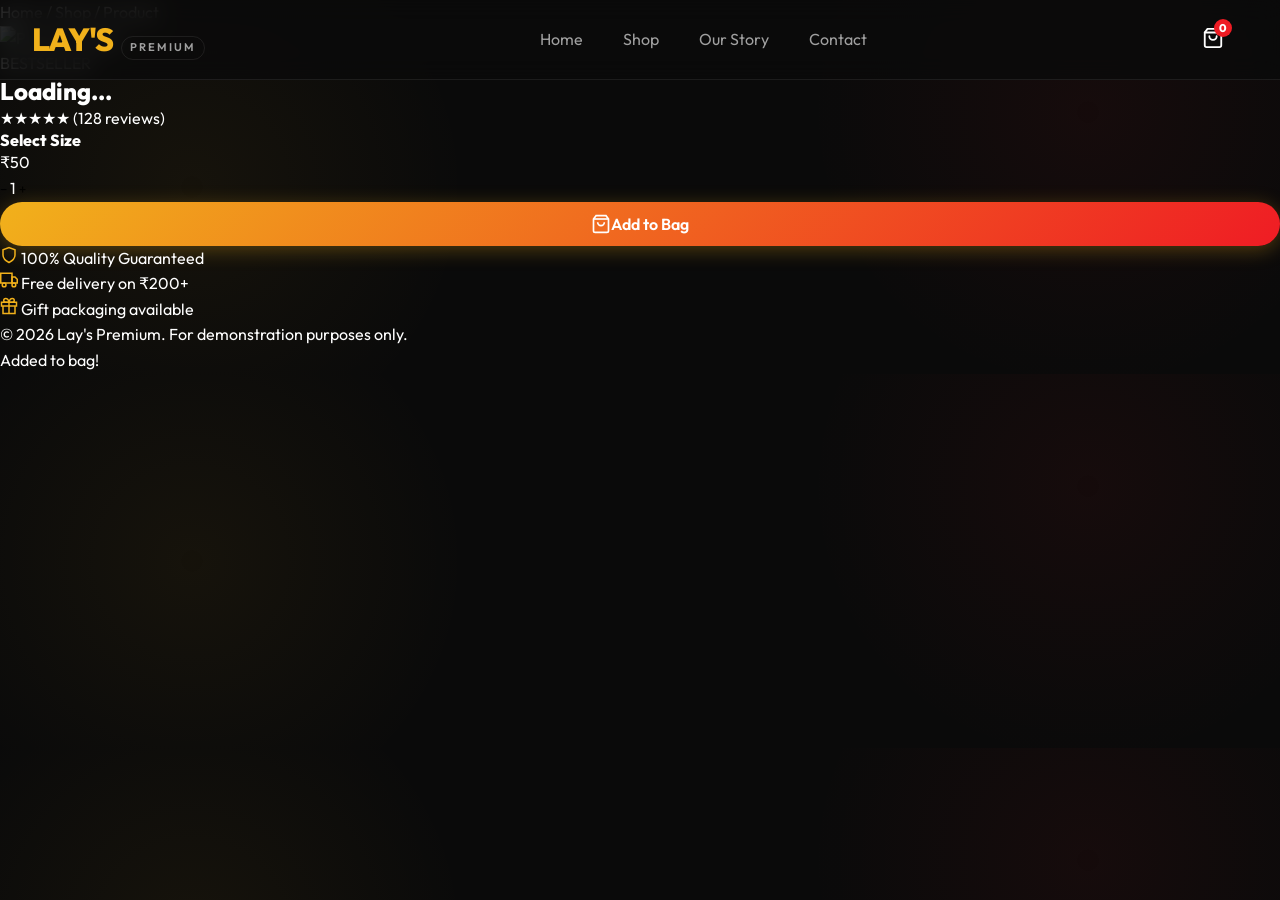
==== product.html @ c2224c74 "first add" ====
<!DOCTYPE html>
<html lang="en">
<head>
    <meta charset="UTF-8">
    <meta name="viewport" content="width=device-width, initial-scale=1.0">
    <title>Product Detail | Lay's Premium</title>
    <link rel="preconnect" href="https://fonts.googleapis.com">
    <link rel="preconnect" href="https://fonts.gstatic.com" crossorigin>
    <link href="https://fonts.googleapis.com/css2?family=Outfit:wght@300;400;500;600;700;800;900&display=swap" rel="stylesheet">
    <link rel="stylesheet" href="styles.css">
</head>
<body>

    <!-- Navigation -->
    <nav class="navbar" id="navbar">
        <div class="nav-container">
            <a href="index.html" class="logo">
                <span class="brand-text">LAY'S</span>
                <span class="premium-badge">PREMIUM</span>
            </a>
            <div class="nav-links" id="navLinks">
                <a href="index.html">Home</a>
                <a href="shop.html">Shop</a>
                <a href="index.html#story">Our Story</a>
                <a href="index.html#contact">Contact</a>
            </div>
            <div class="nav-actions">
                <button class="cart-btn" id="cart-btn" aria-label="Open Cart">
                    <svg xmlns="http://www.w3.org/2000/svg" width="22" height="22" viewBox="0 0 24 24" fill="none" stroke="currentColor" stroke-width="2" stroke-linecap="round" stroke-linejoin="round"><path d="M6 2L3 6v14a2 2 0 0 0 2 2h14a2 2 0 0 0 2-2V6l-3-4z"/><line x1="3" y1="6" x2="21" y2="6"/><path d="M16 10a4 4 0 0 1-8 0"/></svg>
                    <span class="cart-count" id="cartCount">0</span>
                </button>
                <button class="mobile-menu-btn" id="mobileMenuBtn" aria-label="Toggle Menu">
                    <span></span><span></span><span></span>
                </button>
            </div>
        </div>
    </nav>

    <!-- Product Detail -->
    <section class="product-detail" id="productDetail">
        <div class="pd-container">
            <div class="pd-breadcrumb">
                <a href="index.html">Home</a> / <a href="shop.html">Shop</a> / <span id="pdBreadcrumbName">Product</span>
            </div>
            <div class="pd-layout">
                <div class="pd-image-section">
                    <div class="pd-image-wrapper" id="pdImageWrapper">
                        <div class="pd-glow" id="pdGlow"></div>
                        <img id="pdImage" src="" alt="Product Image">
                    </div>
                </div>
                <div class="pd-info-section">
                    <span class="pd-badge" id="pdBadge">BESTSELLER</span>
                    <h1 id="pdName">Loading...</h1>
                    <p class="pd-desc" id="pdDesc"></p>
                    
                    <div class="pd-rating">
                        <span class="pd-stars">★★★★★</span>
                        <span class="pd-reviews">(128 reviews)</span>
                    </div>

                    <div class="pd-size-section">
                        <h4>Select Size</h4>
                        <div class="pd-sizes" id="pdSizes">
                            <!-- Size buttons injected -->
                        </div>
                    </div>

                    <div class="pd-price-row">
                        <span class="pd-price" id="pdPrice">₹50</span>
                        <div class="pd-qty">
                            <button class="qty-btn" id="qtyMinus">−</button>
                            <span class="qty-val" id="qtyVal">1</span>
                            <button class="qty-btn" id="qtyPlus">+</button>
                        </div>
                    </div>

                    <button class="btn-gradient btn-lg w-100 pd-add-btn" id="pdAddBtn">
                        <svg width="20" height="20" viewBox="0 0 24 24" fill="none" stroke="currentColor" stroke-width="2"><path d="M6 2L3 6v14a2 2 0 0 0 2 2h14a2 2 0 0 0 2-2V6l-3-4z"/><line x1="3" y1="6" x2="21" y2="6"/><path d="M16 10a4 4 0 0 1-8 0"/></svg>
                        <span>Add to Bag</span>
                    </button>

                    <div class="pd-features">
                        <div class="pd-feature-item">
                            <svg width="18" height="18" viewBox="0 0 24 24" fill="none" stroke="var(--lays-yellow)" stroke-width="2"><path d="M12 22s8-4 8-10V5l-8-3-8 3v7c0 6 8 10 8 10z"/></svg>
                            <span>100% Quality Guaranteed</span>
                        </div>
                        <div class="pd-feature-item">
                            <svg width="18" height="18" viewBox="0 0 24 24" fill="none" stroke="var(--lays-yellow)" stroke-width="2"><rect x="1" y="3" width="15" height="13"/><polygon points="16 8 20 8 23 11 23 16 16 16 16 8"/><circle cx="5.5" cy="18.5" r="2.5"/><circle cx="18.5" cy="18.5" r="2.5"/></svg>
                            <span>Free delivery on ₹200+</span>
                        </div>
                        <div class="pd-feature-item">
                            <svg width="18" height="18" viewBox="0 0 24 24" fill="none" stroke="var(--lays-yellow)" stroke-width="2"><polyline points="20 12 20 22 4 22 4 12"/><rect x="2" y="7" width="20" height="5"/><line x1="12" y1="22" x2="12" y2="7"/><path d="M12 7H7.5a2.5 2.5 0 0 1 0-5C11 2 12 7 12 7z"/><path d="M12 7h4.5a2.5 2.5 0 0 0 0-5C13 2 12 7 12 7z"/></svg>
                            <span>Gift packaging available</span>
                        </div>
                    </div>
                </div>
            </div>
        </div>
    </section>

    <!-- Footer -->
    <footer class="footer">
        <div class="footer-bottom">
            <p>&copy; 2026 Lay's Premium. For demonstration purposes only.</p>
        </div>
    </footer>

    <!-- Cart Sidebar -->
    <div class="cart-overlay" id="cartOverlay">
        <div class="cart-sidebar">
            <div class="cart-header">
                <h3>Your Bag <span class="cart-count-header" id="cartCountHeader">(0)</span></h3>
                <button class="close-cart" id="closeCart">&times;</button>
            </div>
            <div class="cart-items" id="cartItems">
                <div class="empty-cart-msg" id="emptyCartMsg">
                    <svg width="48" height="48" viewBox="0 0 24 24" fill="none" stroke="currentColor" stroke-width="1" opacity="0.3"><path d="M6 2L3 6v14a2 2 0 0 0 2 2h14a2 2 0 0 0 2-2V6l-3-4z"/><line x1="3" y1="6" x2="21" y2="6"/><path d="M16 10a4 4 0 0 1-8 0"/></svg>
                    <p>Your bag is empty</p>
                </div>
            </div>
            <div class="cart-footer" id="cartFooter">
                <div class="cart-total">
                    <span>Subtotal</span>
                    <span id="cartTotalVal">₹0</span>
                </div>
                <button class="btn-gradient w-100 checkout-btn" id="checkoutBtn">Proceed to Checkout</button>
            </div>
        </div>
    </div>

    <!-- Toast -->
    <div class="toast" id="toast">
        <span id="toastMsg">Added to bag!</span>
    </div>

    <script src="cart.js"></script>
    <script src="product.js"></script>
</body>
</html>
---- styles.css ----
/* ==========================================================================
   Base Colors & Variables (Phase 1 Brand Foundation)
   ========================================================================== */
:root {
    /* Brand Colors */
    --lays-red: #EF1C24;
    --lays-red-glow: rgba(239, 28, 36, 0.4);
    --lays-yellow: #F1B11B;
    --lays-yellow-glow: rgba(241, 177, 27, 0.4);
    --lays-light-gold: #FDF597;
    
    /* Premium Dark Theme */
    --bg-dark: #0A0A0A;
    --bg-card: rgba(25, 25, 25, 0.6);
    --bg-glass: rgba(255, 255, 255, 0.03);
    --border-glass: rgba(255, 255, 255, 0.08);
    
    /* Text Colors */
    --text-primary: #FFFFFF;
    --text-secondary: #A0A0A0;
    
    /* Typography */
    --font-main: 'Outfit', sans-serif;
    
    /* Metrics */
    --br-card: 16px;
    --br-btn: 30px;
    --nav-height: 80px;
    --transition: all 0.3s cubic-bezier(0.25, 0.8, 0.25, 1);
}

/* ==========================================================================
   Reset & Base
   ========================================================================== */
* {
    margin: 0;
    padding: 0;
    box-sizing: border-box;
}

html {
    scroll-behavior: smooth;
}

body {
    background-color: var(--bg-dark);
    color: var(--text-primary);
    font-family: var(--font-main);
    overflow-x: hidden;
    line-height: 1.6;
    background-image: 
        radial-gradient(circle at 15% 50%, rgba(241, 177, 27, 0.05), transparent 25%),
        radial-gradient(circle at 85% 30%, rgba(239, 28, 36, 0.05), transparent 25%);
}

/* Global Typography */
h1, h2, h3, h4 {
    font-weight: 800;
    line-height: 1.2;
}

a { text-decoration: none; color: inherit; }
button { font-family: inherit; cursor: pointer; border: none; background: none; }

.text-gradient {
    background: linear-gradient(135deg, var(--lays-yellow), var(--lays-red));
    -webkit-background-clip: text;
    background-clip: text;
    -webkit-text-fill-color: transparent;
    color: transparent;
    display: inline-block;
}

/* ==========================================================================
   UI Components
   ========================================================================== */
.btn-primary, .btn-gradient, .btn-outline {
    padding: 12px 28px;
    border-radius: var(--br-btn);
    font-weight: 600;
    font-size: 1rem;
    transition: var(--transition);
    display: inline-flex;
    align-items: center;
    justify-content: center;
}

.btn-primary {
    background-color: var(--lays-red);
    color: white;
    box-shadow: 0 4px 15px var(--lays-red-glow);
}
.btn-primary:hover {
    background-color: #d1181f;
    transform: translateY(-2px);
    box-shadow: 0 6px 20px var(--lays-red-glow);
}

.btn-gradient {
    background: linear-gradient(135deg, var(--lays-yellow), var(--lays-red));
    color: white;
    box-shadow: 0 4px 20px rgba(241, 177, 27, 0.3);
}
.btn-gradient:hover {
    transform: translateY(-2px);
    box-shadow: 0 8px 25px rgba(239, 28, 36, 0.4);
}

.btn-outline {
    background: transparent;
    border: 2px solid var(--border-glass);
    color: var(--text-primary);
    backdrop-filter: blur(5px);
}
.btn-outline:hover {
    border-color: var(--lays-yellow);
    background: rgba(241, 177, 27, 0.1);
}

/* ==========================================================================
   Navigation
   ========================================================================== */
.navbar {
    position: fixed;
    top: 0;
    width: 100%;
    height: var(--nav-height);
    background: rgba(10, 10, 10, 0.8);
    backdrop-filter: blur(12px);
    -webkit-backdrop-filter: blur(12px);
    border-bottom: 1px solid var(--border-glass);
    z-index: 1000;
    transition: var(--transition);
}

.nav-container {
    max-width: 1400px;
    margin: 0 auto;
    padding: 0 2rem;
    height: 100%;
    display: flex;
    justify-content: space-between;
    align-items: center;
}

.logo {
    display: flex;
    align-items: baseline;
    gap: 8px;
}
.brand-text {
    font-size: 2rem;
    font-weight: 800;
    letter-spacing: -1px;
    color: var(--lays-yellow);
}
.premium-badge {
    font-size: 0.7rem;
    font-weight: 600;
    letter-spacing: 2px;
    color: var(--text-secondary);
    border: 1px solid var(--border-glass);
    padding: 2px 8px;
    border-radius: 12px;
}

.nav-links {
    display: flex;
    gap: 2.5rem;
}
.nav-links a {
    font-weight: 400;
    color: var(--text-secondary);
    transition: var(--transition);
    position: relative;
}
.nav-links a:hover, .nav-links a.active {
    color: var(--text-primary);
}
.nav-links a::after {
    content: '';
    position: absolute;
    bottom: -6px;
    left: 0;
    width: 0%;
    height: 2px;
    background: var(--lays-yellow);
    transition: var(--transition);
}
.nav-links a:hover::after, .nav-links a.active::after {
    width: 100%;
}

.nav-actions {
    display: flex;
    align-items: center;
    gap: 1.5rem;
}

.cart-btn {
    position: relative;
    color: var(--text-primary);
    transition: var(--transition);
}
.cart-btn:hover {
    color: var(--lays-yellow);
    transform: scale(1.05);
}
.cart-count {
    position: absolute;
    top: -8px;
    right: -8px;
    background: var(--lays-red);
    color: white;
    font-size: 0.7rem;
    font-weight: 800;
    width: 18px;
    height: 18px;
    display: flex;
    align-items: center;
    justify-content: center;
    border-radius: 50%;
}

/* ==========================================================================
   Hero Section
   ========================================================================== */
.hero {
    min-height: 100vh;
    padding-top: var(--nav-height);
    display: flex;
    align-items: center;
    justify-content: center;
    position: relative;
    overflow: hidden;
}

.hero-bg {
    position: absolute;
    top: 0; left: 0; width: 100%; height: 100%;
    background-image: url('img/hero_bg.png'); /* Updated with generated abstract dark gold background */
    background-size: cover;
    background-position: center;
    opacity: 0.3;
    z-index: 0;
    filter: blur(5px);
}

.hero-content {
    position: relative;
    z-index: 2;
    text-align: center;
    max-width: 900px;
    padding: 0 2rem;
}

.hero-title {
    font-size: clamp(3rem, 10vw, 7rem);
    display: flex;
    flex-direction: column;
    margin-bottom: 2rem;
}

.hero-subtitle {
    font-size: 1.2rem;
    color: var(--text-secondary);
    max-width: 600px;
    margin: 0 auto 3rem;
}

.hero-buttons {
    display: flex;
    gap: 1rem;
    justify-content: center;
}

/* ==========================================================================
   Featured Products Grid
   ========================================================================== */
.flavors {
    padding: 6rem 2rem;
    max-width: 1400px;
    margin: 0 auto;
}

.section-header {
    text-align: center;
    margin-bottom: 4rem;
}
.section-header h2 {
    font-size: 3rem;
    margin-bottom: 1rem;
}
.section-header p {
    color: var(--text-secondary);
    font-size: 1.2rem;
}

.product-grid {
    display: grid;
    grid-template-columns: repeat(auto-fill, minmax(300px, 1fr));
    gap: 2.5rem;
}

.product-card {
    background: var(--bg-card);
    border: 1px solid var(--border-glass);
    border-radius: var(--br-card);
    padding: 2rem;
    text-align: center;
    transition: var(--transition);
    position: relative;
    overflow: hidden;
    backdrop-filter: blur(10px);
}
.product-card:hover {
    transform: translateY(-10px);
    border-color: rgba(255,255,255,0.2);
    box-shadow: 0 20px 40px rgba(0,0,0,0.5);
}

.product-card::before {
    content: '';
    position: absolute;
    top: 0; left: 0; right: 0;
    height: 4px;
    background: linear-gradient(90deg, transparent, var(--product-color, var(--lays-yellow)), transparent);
    opacity: 0;
    transition: var(--transition);
}
.product-card:hover::before { opacity: 1; }

.product-img-wrap {
    height: 250px;
    margin-bottom: 1.5rem;
    display: flex;
    align-items: center;
    justify-content: center;
    position: relative;
}
.product-img-wrap img {
    max-width: 100%;
    max-height: 100%;
    object-fit: contain;
    transition: var(--transition);
    filter: drop-shadow(0 20px 20px rgba(0,0,0,0.5));
}
.product-card:hover .product-img-wrap img {
    transform: scale(1.1) rotate(5deg);
}
.product-img-glow {
    position: absolute;
    width: 60%;
    height: 60%;
    background: var(--product-color, var(--lays-yellow));
    filter: blur(50px);
    opacity: 0.15;
    z-index: -1;
    border-radius: 50%;
    transition: var(--transition);
}
.product-card:hover .product-img-glow {
    opacity: 0.3;
}

.product-info h3 {
    font-size: 1.5rem;
    margin-bottom: 0.5rem;
}
.product-info p {
    color: var(--text-secondary);
    font-size: 0.9rem;
    margin-bottom: 1.5rem;
}

.product-actions {
    display: flex;
    justify-content: space-between;
    align-items: center;
    margin-top: 1rem;
}
.price {
    font-size: 1.25rem;
    font-weight: 800;
    color: var(--text-primary);
}
.add-cart-btn {
    background: rgba(255,255,255,0.1);
    color: white;
    width: 40px;
    height: 40px;
    border-radius: 50%;
    display: flex;
    align-items: center;
    justify-content: center;
    transition: var(--transition);
}
.add-cart-btn:hover {
    background: var(--lays-yellow);
    color: #000;
    transform: scale(1.1);
}

/* ==========================================================================
   Cart Sidebar
   ========================================================================== */
.cart-overlay {
    position: fixed;
    top: 0; left: 0;
    width: 100vw; height: 100vh;
    background: rgba(0,0,0,0.6);
    backdrop-filter: blur(5px);
    z-index: 2000;
    opacity: 0;
    visibility: hidden;
    transition: var(--transition);
}
.cart-overlay.active {
    opacity: 1;
    visibility: visible;
}

.cart-sidebar {
    position: absolute;
    top: 0; right: -400px;
    width: 100%;
    max-width: 400px;
    height: 100vh;
    background: #111;
    border-left: 1px solid var(--border-glass);
    display: flex;
    flex-direction: column;
    transition: var(--transition);
}
.cart-overlay.active .cart-sidebar {
    right: 0;
}

.cart-header {
    padding: 2rem;
    border-bottom: 1px solid var(--border-glass);
    display: flex;
    justify-content: space-between;
    align-items: center;
}
.close-cart {
    font-size: 2rem;
    color: var(--text-secondary);
}
.close-cart:hover { color: white; }

.cart-items {
    flex: 1;
    overflow-y: auto;
    padding: 2rem;
}

.cart-footer {
    padding: 2rem;
    border-top: 1px solid var(--border-glass);
    background: #0a0a0a;
}
.cart-total {
    display: flex;
    justify-content: space-between;
    font-size: 1.25rem;
    font-weight: 800;
    margin-bottom: 1.5rem;
}
.w-100 { width: 100%; }

/* ==========================================================================
   Responsive
   ========================================================================== */
@media (max-width: 768px) {
    .nav-links { display: none; }
    .hero-title { font-size: 3rem; }
}
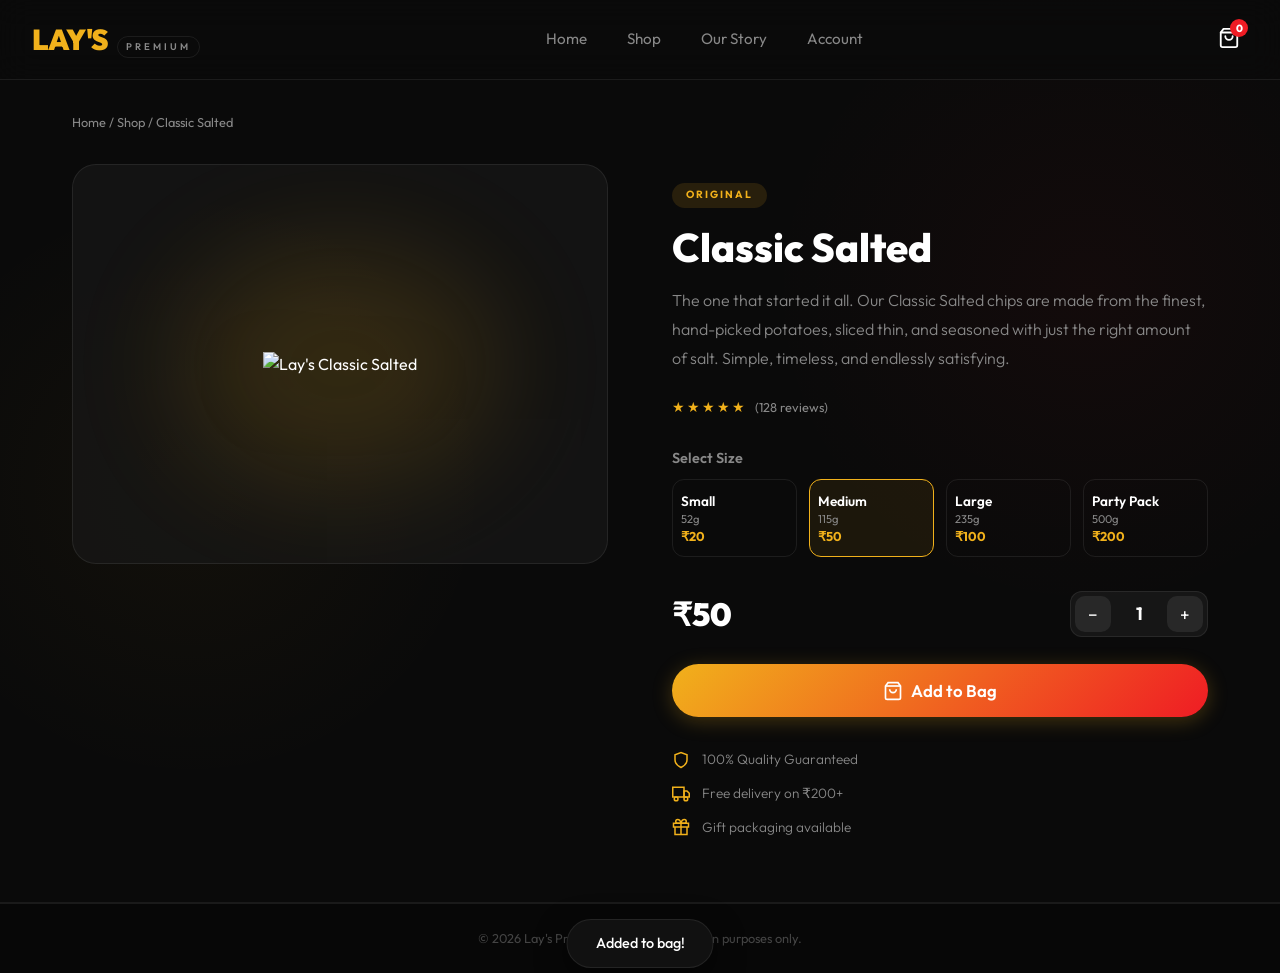
==== commit 41edf459: "Phase 5-6: SEO, product images, Vercel config, final polish" ====
--- a/product.html
+++ b/product.html
@@ -22,7 +22,7 @@
                 <a href="index.html">Home</a>
                 <a href="shop.html">Shop</a>
                 <a href="index.html#story">Our Story</a>
-                <a href="index.html#contact">Contact</a>
+                <a href="account.html">Account</a>
             </div>
             <div class="nav-actions">
                 <button class="cart-btn" id="cart-btn" aria-label="Open Cart">
--- a/styles.css
+++ b/styles.css
@@ -1,46 +1,39 @@
-/* ==========================================================================
-   Base Colors & Variables (Phase 1 Brand Foundation)
-   ========================================================================== */
+/* ═══════════════════════════════════════════════════════════════════════════
+   LAY'S PREMIUM — Complete Design System
+   ═══════════════════════════════════════════════════════════════════════════ */
+
+/* ── Variables ───────────────────────────────────────────────────────────── */
 :root {
-    /* Brand Colors */
     --lays-red: #EF1C24;
     --lays-red-glow: rgba(239, 28, 36, 0.4);
     --lays-yellow: #F1B11B;
     --lays-yellow-glow: rgba(241, 177, 27, 0.4);
     --lays-light-gold: #FDF597;
-    
-    /* Premium Dark Theme */
+
     --bg-dark: #0A0A0A;
     --bg-card: rgba(25, 25, 25, 0.6);
     --bg-glass: rgba(255, 255, 255, 0.03);
     --border-glass: rgba(255, 255, 255, 0.08);
-    
-    /* Text Colors */
+
     --text-primary: #FFFFFF;
-    --text-secondary: #A0A0A0;
-    
-    /* Typography */
+    --text-secondary: #888;
+
     --font-main: 'Outfit', sans-serif;
-    
-    /* Metrics */
+
     --br-card: 16px;
     --br-btn: 30px;
     --nav-height: 80px;
-    --transition: all 0.3s cubic-bezier(0.25, 0.8, 0.25, 1);
-}
-
-/* ==========================================================================
-   Reset & Base
-   ========================================================================== */
-* {
+    --transition: all 0.35s cubic-bezier(0.25, 0.8, 0.25, 1);
+}
+
+/* ── Reset ───────────────────────────────────────────────────────────────── */
+*, *::before, *::after {
     margin: 0;
     padding: 0;
     box-sizing: border-box;
 }
 
-html {
-    scroll-behavior: smooth;
-}
+html { scroll-behavior: smooth; }
 
 body {
     background-color: var(--bg-dark);
@@ -48,19 +41,15 @@
     font-family: var(--font-main);
     overflow-x: hidden;
     line-height: 1.6;
-    background-image: 
-        radial-gradient(circle at 15% 50%, rgba(241, 177, 27, 0.05), transparent 25%),
-        radial-gradient(circle at 85% 30%, rgba(239, 28, 36, 0.05), transparent 25%);
-}
-
-/* Global Typography */
-h1, h2, h3, h4 {
-    font-weight: 800;
-    line-height: 1.2;
-}
-
+    background-image:
+        radial-gradient(circle at 15% 50%, rgba(241, 177, 27, 0.04), transparent 25%),
+        radial-gradient(circle at 85% 30%, rgba(239, 28, 36, 0.04), transparent 25%);
+}
+
+h1, h2, h3, h4 { font-weight: 800; line-height: 1.15; }
 a { text-decoration: none; color: inherit; }
 button { font-family: inherit; cursor: pointer; border: none; background: none; }
+img { display: block; }
 
 .text-gradient {
     background: linear-gradient(135deg, var(--lays-yellow), var(--lays-red));
@@ -71,19 +60,23 @@
     display: inline-block;
 }
 
-/* ==========================================================================
-   UI Components
-   ========================================================================== */
-.btn-primary, .btn-gradient, .btn-outline {
+/* ═══════════════════════════════════════════════════════════════════════════
+   BUTTONS
+   ═══════════════════════════════════════════════════════════════════════════ */
+.btn-primary, .btn-gradient, .btn-outline, .btn-sm {
     padding: 12px 28px;
     border-radius: var(--br-btn);
     font-weight: 600;
-    font-size: 1rem;
+    font-size: 0.95rem;
     transition: var(--transition);
     display: inline-flex;
     align-items: center;
     justify-content: center;
-}
+    gap: 8px;
+    white-space: nowrap;
+}
+.btn-lg { padding: 16px 36px; font-size: 1.05rem; }
+.btn-sm { padding: 8px 18px; font-size: 0.85rem; }
 
 .btn-primary {
     background-color: var(--lays-red);
@@ -99,38 +92,43 @@
 .btn-gradient {
     background: linear-gradient(135deg, var(--lays-yellow), var(--lays-red));
     color: white;
-    box-shadow: 0 4px 20px rgba(241, 177, 27, 0.3);
+    box-shadow: 0 4px 20px rgba(241, 177, 27, 0.25);
+    border: none;
 }
 .btn-gradient:hover {
     transform: translateY(-2px);
-    box-shadow: 0 8px 25px rgba(239, 28, 36, 0.4);
+    box-shadow: 0 8px 30px rgba(239, 28, 36, 0.35);
 }
 
 .btn-outline {
     background: transparent;
-    border: 2px solid var(--border-glass);
+    border: 1.5px solid rgba(255,255,255,0.15);
     color: var(--text-primary);
-    backdrop-filter: blur(5px);
 }
 .btn-outline:hover {
     border-color: var(--lays-yellow);
-    background: rgba(241, 177, 27, 0.1);
-}
-
-/* ==========================================================================
-   Navigation
-   ========================================================================== */
+    background: rgba(241, 177, 27, 0.08);
+}
+
+.w-100 { width: 100%; }
+
+/* ═══════════════════════════════════════════════════════════════════════════
+   NAVIGATION
+   ═══════════════════════════════════════════════════════════════════════════ */
 .navbar {
     position: fixed;
-    top: 0;
-    width: 100%;
+    top: 0; width: 100%;
     height: var(--nav-height);
-    background: rgba(10, 10, 10, 0.8);
-    backdrop-filter: blur(12px);
-    -webkit-backdrop-filter: blur(12px);
+    background: rgba(10, 10, 10, 0.7);
+    backdrop-filter: blur(16px);
+    -webkit-backdrop-filter: blur(16px);
     border-bottom: 1px solid var(--border-glass);
     z-index: 1000;
     transition: var(--transition);
+}
+.navbar.scrolled {
+    background: rgba(10, 10, 10, 0.95);
+    box-shadow: 0 4px 30px rgba(0,0,0,0.5);
 }
 
 .nav-container {
@@ -149,15 +147,15 @@
     gap: 8px;
 }
 .brand-text {
-    font-size: 2rem;
-    font-weight: 800;
-    letter-spacing: -1px;
+    font-size: 1.8rem;
+    font-weight: 900;
+    letter-spacing: -0.5px;
     color: var(--lays-yellow);
 }
 .premium-badge {
-    font-size: 0.7rem;
+    font-size: 0.6rem;
     font-weight: 600;
-    letter-spacing: 2px;
+    letter-spacing: 3px;
     color: var(--text-secondary);
     border: 1px solid var(--border-glass);
     padding: 2px 8px;
@@ -170,61 +168,70 @@
 }
 .nav-links a {
     font-weight: 400;
+    font-size: 0.95rem;
     color: var(--text-secondary);
     transition: var(--transition);
     position: relative;
 }
-.nav-links a:hover, .nav-links a.active {
-    color: var(--text-primary);
-}
+.nav-links a:hover, .nav-links a.active { color: var(--text-primary); }
 .nav-links a::after {
     content: '';
     position: absolute;
-    bottom: -6px;
-    left: 0;
-    width: 0%;
-    height: 2px;
+    bottom: -6px; left: 0;
+    width: 0; height: 2px;
     background: var(--lays-yellow);
     transition: var(--transition);
 }
-.nav-links a:hover::after, .nav-links a.active::after {
-    width: 100%;
-}
+.nav-links a:hover::after, .nav-links a.active::after { width: 100%; }
 
 .nav-actions {
     display: flex;
     align-items: center;
-    gap: 1.5rem;
+    gap: 1rem;
 }
 
 .cart-btn {
     position: relative;
     color: var(--text-primary);
     transition: var(--transition);
-}
-.cart-btn:hover {
-    color: var(--lays-yellow);
-    transform: scale(1.05);
-}
+    padding: 8px;
+}
+.cart-btn:hover { color: var(--lays-yellow); }
 .cart-count {
     position: absolute;
-    top: -8px;
-    right: -8px;
+    top: 0; right: 0;
     background: var(--lays-red);
     color: white;
-    font-size: 0.7rem;
+    font-size: 0.65rem;
     font-weight: 800;
-    width: 18px;
-    height: 18px;
+    width: 18px; height: 18px;
     display: flex;
     align-items: center;
     justify-content: center;
     border-radius: 50%;
 }
 
-/* ==========================================================================
-   Hero Section
-   ========================================================================== */
+/* Mobile Menu Button */
+.mobile-menu-btn {
+    display: none;
+    flex-direction: column;
+    gap: 5px;
+    padding: 8px;
+}
+.mobile-menu-btn span {
+    display: block;
+    width: 22px; height: 2px;
+    background: white;
+    border-radius: 2px;
+    transition: var(--transition);
+}
+.mobile-menu-btn.open span:nth-child(1) { transform: rotate(45deg) translate(5px, 5px); }
+.mobile-menu-btn.open span:nth-child(2) { opacity: 0; }
+.mobile-menu-btn.open span:nth-child(3) { transform: rotate(-45deg) translate(5px, -5px); }
+
+/* ═══════════════════════════════════════════════════════════════════════════
+   HERO SECTION
+   ═══════════════════════════════════════════════════════════════════════════ */
 .hero {
     min-height: 100vh;
     padding-top: var(--nav-height);
@@ -238,12 +245,34 @@
 .hero-bg {
     position: absolute;
     top: 0; left: 0; width: 100%; height: 100%;
-    background-image: url('img/hero_bg.png'); /* Updated with generated abstract dark gold background */
+    background-image: url('img/hero_bg.png');
     background-size: cover;
     background-position: center;
-    opacity: 0.3;
+    opacity: 0.25;
     z-index: 0;
-    filter: blur(5px);
+}
+
+.hero-particles {
+    position: absolute;
+    top: 0; left: 0; width: 100%; height: 100%;
+    z-index: 1;
+    pointer-events: none;
+}
+
+.particle {
+    position: absolute;
+    bottom: -10px;
+    border-radius: 50%;
+    background: var(--lays-yellow);
+    opacity: 0.15;
+    animation: float-up linear infinite;
+}
+
+@keyframes float-up {
+    0% { transform: translateY(0) rotate(0deg); opacity: 0; }
+    10% { opacity: 0.2; }
+    90% { opacity: 0.1; }
+    100% { transform: translateY(-100vh) rotate(360deg); opacity: 0; }
 }
 
 .hero-content {
@@ -254,52 +283,113 @@
     padding: 0 2rem;
 }
 
+.hero-badge {
+    display: inline-block;
+    background: rgba(241, 177, 27, 0.1);
+    border: 1px solid rgba(241, 177, 27, 0.2);
+    color: var(--lays-yellow);
+    padding: 6px 20px;
+    border-radius: var(--br-btn);
+    font-size: 0.8rem;
+    font-weight: 600;
+    letter-spacing: 2px;
+    margin-bottom: 2rem;
+}
+
 .hero-title {
-    font-size: clamp(3rem, 10vw, 7rem);
+    font-size: clamp(3.5rem, 10vw, 7.5rem);
     display: flex;
     flex-direction: column;
-    margin-bottom: 2rem;
+    margin-bottom: 1.5rem;
+    letter-spacing: -2px;
 }
 
 .hero-subtitle {
-    font-size: 1.2rem;
-    color: var(--text-secondary);
-    max-width: 600px;
-    margin: 0 auto 3rem;
+    font-size: 1.15rem;
+    color: var(--text-secondary);
+    max-width: 550px;
+    margin: 0 auto 2.5rem;
+    font-weight: 300;
+    line-height: 1.8;
 }
 
 .hero-buttons {
     display: flex;
     gap: 1rem;
     justify-content: center;
-}
-
-/* ==========================================================================
-   Featured Products Grid
-   ========================================================================== */
+    flex-wrap: wrap;
+    margin-bottom: 4rem;
+}
+
+.hero-stats {
+    display: flex;
+    align-items: center;
+    justify-content: center;
+    gap: 2rem;
+    flex-wrap: wrap;
+}
+
+.stat { text-align: center; }
+.stat-number {
+    display: block;
+    font-size: 1.5rem;
+    font-weight: 800;
+    color: var(--lays-yellow);
+}
+.stat-label {
+    font-size: 0.8rem;
+    color: var(--text-secondary);
+    letter-spacing: 1px;
+}
+.stat-divider {
+    width: 1px; height: 40px;
+    background: var(--border-glass);
+}
+
+/* ═══════════════════════════════════════════════════════════════════════════
+   SECTION SHARED
+   ═══════════════════════════════════════════════════════════════════════════ */
+.section-tag {
+    display: inline-block;
+    font-size: 0.75rem;
+    font-weight: 600;
+    letter-spacing: 3px;
+    color: var(--lays-yellow);
+    margin-bottom: 1rem;
+}
+
+.section-header {
+    text-align: center;
+    margin-bottom: 4rem;
+}
+.section-header h2 {
+    font-size: clamp(2rem, 5vw, 3rem);
+    margin-bottom: 1rem;
+}
+.section-header p {
+    color: var(--text-secondary);
+    font-size: 1.1rem;
+    font-weight: 300;
+}
+
+.section-cta {
+    text-align: center;
+    margin-top: 3rem;
+}
+
+/* ═══════════════════════════════════════════════════════════════════════════
+   HOMEPAGE — FEATURED PRODUCTS GRID
+   ═══════════════════════════════════════════════════════════════════════════ */
 .flavors {
     padding: 6rem 2rem;
     max-width: 1400px;
     margin: 0 auto;
 }
 
-.section-header {
-    text-align: center;
-    margin-bottom: 4rem;
-}
-.section-header h2 {
-    font-size: 3rem;
-    margin-bottom: 1rem;
-}
-.section-header p {
-    color: var(--text-secondary);
-    font-size: 1.2rem;
-}
-
 .product-grid {
     display: grid;
-    grid-template-columns: repeat(auto-fill, minmax(300px, 1fr));
-    gap: 2.5rem;
+    grid-template-columns: repeat(auto-fill, minmax(280px, 1fr));
+    gap: 2rem;
 }
 
 .product-card {
@@ -314,24 +404,33 @@
     backdrop-filter: blur(10px);
 }
 .product-card:hover {
-    transform: translateY(-10px);
-    border-color: rgba(255,255,255,0.2);
-    box-shadow: 0 20px 40px rgba(0,0,0,0.5);
-}
-
+    transform: translateY(-8px);
+    border-color: rgba(255,255,255,0.15);
+    box-shadow: 0 20px 50px rgba(0,0,0,0.4);
+}
 .product-card::before {
     content: '';
     position: absolute;
     top: 0; left: 0; right: 0;
-    height: 4px;
+    height: 3px;
     background: linear-gradient(90deg, transparent, var(--product-color, var(--lays-yellow)), transparent);
     opacity: 0;
     transition: var(--transition);
 }
 .product-card:hover::before { opacity: 1; }
 
+.product-badge {
+    display: inline-block;
+    font-size: 0.65rem;
+    font-weight: 700;
+    letter-spacing: 1.5px;
+    padding: 3px 10px;
+    border-radius: 20px;
+    margin-bottom: 0.75rem;
+}
+
 .product-img-wrap {
-    height: 250px;
+    height: 220px;
     margin-bottom: 1.5rem;
     display: flex;
     align-items: center;
@@ -343,52 +442,53 @@
     max-height: 100%;
     object-fit: contain;
     transition: var(--transition);
-    filter: drop-shadow(0 20px 20px rgba(0,0,0,0.5));
+    filter: drop-shadow(0 15px 25px rgba(0,0,0,0.4));
 }
 .product-card:hover .product-img-wrap img {
-    transform: scale(1.1) rotate(5deg);
+    transform: scale(1.08) rotate(3deg);
 }
 .product-img-glow {
     position: absolute;
-    width: 60%;
-    height: 60%;
+    width: 60%; height: 60%;
     background: var(--product-color, var(--lays-yellow));
     filter: blur(50px);
-    opacity: 0.15;
+    opacity: 0.12;
     z-index: -1;
     border-radius: 50%;
     transition: var(--transition);
 }
-.product-card:hover .product-img-glow {
-    opacity: 0.3;
-}
+.product-card:hover .product-img-glow { opacity: 0.25; }
 
 .product-info h3 {
-    font-size: 1.5rem;
-    margin-bottom: 0.5rem;
+    font-size: 1.3rem;
+    margin-bottom: 0.3rem;
 }
 .product-info p {
     color: var(--text-secondary);
-    font-size: 0.9rem;
-    margin-bottom: 1.5rem;
+    font-size: 0.85rem;
+    margin-bottom: 1rem;
+    font-weight: 300;
 }
 
 .product-actions {
     display: flex;
     justify-content: space-between;
     align-items: center;
-    margin-top: 1rem;
 }
 .price {
-    font-size: 1.25rem;
+    font-size: 1.2rem;
     font-weight: 800;
-    color: var(--text-primary);
-}
+}
+.price-size {
+    font-size: 0.75rem;
+    color: var(--text-secondary);
+    font-weight: 400;
+}
+
 .add-cart-btn {
-    background: rgba(255,255,255,0.1);
+    background: rgba(255,255,255,0.08);
     color: white;
-    width: 40px;
-    height: 40px;
+    width: 42px; height: 42px;
     border-radius: 50%;
     display: flex;
     align-items: center;
@@ -399,11 +499,294 @@
     background: var(--lays-yellow);
     color: #000;
     transform: scale(1.1);
-}
-
-/* ==========================================================================
-   Cart Sidebar
-   ========================================================================== */
+    box-shadow: 0 4px 15px var(--lays-yellow-glow);
+}
+
+/* ═══════════════════════════════════════════════════════════════════════════
+   HOMEPAGE — BRAND STORY
+   ═══════════════════════════════════════════════════════════════════════════ */
+.story {
+    padding: 6rem 2rem;
+    background: linear-gradient(180deg, transparent, rgba(241, 177, 27, 0.02), transparent);
+}
+
+.story-container {
+    max-width: 1200px;
+    margin: 0 auto;
+    display: grid;
+    grid-template-columns: 1.2fr 0.8fr;
+    gap: 4rem;
+    align-items: center;
+}
+
+.story-content h2 {
+    font-size: clamp(2rem, 4vw, 2.8rem);
+    margin-bottom: 1.5rem;
+}
+.story-content > p {
+    color: var(--text-secondary);
+    margin-bottom: 1.2rem;
+    font-weight: 300;
+    line-height: 1.8;
+}
+
+.story-features {
+    display: flex;
+    flex-direction: column;
+    gap: 1.2rem;
+    margin-top: 2rem;
+}
+.feature {
+    display: flex;
+    gap: 1rem;
+    align-items: center;
+}
+.feature-icon {
+    width: 48px; height: 48px;
+    background: rgba(241, 177, 27, 0.08);
+    border: 1px solid rgba(241, 177, 27, 0.15);
+    border-radius: 12px;
+    display: flex;
+    align-items: center;
+    justify-content: center;
+    font-size: 1.2rem;
+    flex-shrink: 0;
+}
+.feature h4 {
+    font-size: 0.95rem;
+    font-weight: 600;
+    margin-bottom: 2px;
+}
+.feature p {
+    font-size: 0.8rem;
+    color: var(--text-secondary);
+    font-weight: 300;
+}
+
+.story-visual {
+    display: flex;
+    justify-content: center;
+    align-items: center;
+}
+.story-card {
+    width: 280px; height: 320px;
+    background: var(--bg-card);
+    border: 1px solid var(--border-glass);
+    border-radius: 24px;
+    display: flex;
+    align-items: center;
+    justify-content: center;
+    position: relative;
+    overflow: hidden;
+}
+.story-card::before {
+    content: '';
+    position: absolute;
+    width: 200%; height: 200%;
+    background: conic-gradient(from 0deg, transparent, var(--lays-yellow), transparent, var(--lays-red), transparent);
+    animation: rotate-glow 8s linear infinite;
+    opacity: 0.08;
+}
+@keyframes rotate-glow {
+    100% { transform: rotate(360deg); }
+}
+.story-card-inner {
+    position: relative;
+    z-index: 1;
+    text-align: center;
+}
+.story-stat {
+    font-size: 4rem;
+    font-weight: 900;
+    background: linear-gradient(135deg, var(--lays-yellow), var(--lays-red));
+    -webkit-background-clip: text;
+    background-clip: text;
+    -webkit-text-fill-color: transparent;
+    color: transparent;
+}
+.story-stat-label {
+    font-size: 1rem;
+    color: var(--text-secondary);
+    font-weight: 300;
+}
+
+/* ═══════════════════════════════════════════════════════════════════════════
+   HOMEPAGE — TESTIMONIALS
+   ═══════════════════════════════════════════════════════════════════════════ */
+.testimonials {
+    padding: 6rem 2rem;
+    max-width: 1400px;
+    margin: 0 auto;
+}
+
+.testimonial-grid {
+    display: grid;
+    grid-template-columns: repeat(auto-fill, minmax(300px, 1fr));
+    gap: 2rem;
+}
+
+.testimonial-card {
+    background: var(--bg-card);
+    border: 1px solid var(--border-glass);
+    border-radius: var(--br-card);
+    padding: 2rem;
+    transition: var(--transition);
+}
+.testimonial-card:hover {
+    transform: translateY(-4px);
+    border-color: rgba(255,255,255,0.12);
+}
+
+.testimonial-stars {
+    color: var(--lays-yellow);
+    font-size: 0.9rem;
+    letter-spacing: 2px;
+    margin-bottom: 1rem;
+}
+.testimonial-card > p {
+    color: var(--text-secondary);
+    font-size: 0.95rem;
+    font-weight: 300;
+    line-height: 1.7;
+    margin-bottom: 1.5rem;
+    font-style: italic;
+}
+
+.testimonial-author {
+    display: flex;
+    align-items: center;
+    gap: 0.75rem;
+}
+.author-avatar {
+    width: 40px; height: 40px;
+    border-radius: 50%;
+    background: linear-gradient(135deg, var(--lays-yellow), var(--lays-red));
+    display: flex;
+    align-items: center;
+    justify-content: center;
+    font-weight: 800;
+    font-size: 0.9rem;
+    color: white;
+}
+.testimonial-author strong {
+    display: block;
+    font-size: 0.9rem;
+}
+.testimonial-author span {
+    font-size: 0.75rem;
+    color: var(--text-secondary);
+}
+
+/* ═══════════════════════════════════════════════════════════════════════════
+   HOMEPAGE — NEWSLETTER
+   ═══════════════════════════════════════════════════════════════════════════ */
+.newsletter {
+    padding: 6rem 2rem;
+    background: linear-gradient(180deg, transparent, rgba(239, 28, 36, 0.03), transparent);
+}
+
+.newsletter-container {
+    max-width: 600px;
+    margin: 0 auto;
+    text-align: center;
+}
+.newsletter-container h2 {
+    font-size: 2.2rem;
+    margin-bottom: 1rem;
+}
+.newsletter-container > p {
+    color: var(--text-secondary);
+    margin-bottom: 2rem;
+    font-weight: 300;
+}
+
+.newsletter-form {
+    display: flex;
+    gap: 0.75rem;
+}
+.newsletter-form input {
+    flex: 1;
+    padding: 14px 20px;
+    border: 1px solid var(--border-glass);
+    border-radius: var(--br-btn);
+    background: rgba(255,255,255,0.05);
+    color: white;
+    font-family: var(--font-main);
+    font-size: 0.95rem;
+    outline: none;
+    transition: var(--transition);
+}
+.newsletter-form input:focus {
+    border-color: var(--lays-yellow);
+    background: rgba(241, 177, 27, 0.05);
+}
+.newsletter-form input::placeholder {
+    color: #555;
+}
+
+/* ═══════════════════════════════════════════════════════════════════════════
+   FOOTER
+   ═══════════════════════════════════════════════════════════════════════════ */
+.footer {
+    border-top: 1px solid var(--border-glass);
+    background: rgba(5,5,5,0.5);
+}
+
+.footer-container {
+    max-width: 1400px;
+    margin: 0 auto;
+    padding: 4rem 2rem;
+    display: flex;
+    justify-content: space-between;
+    gap: 3rem;
+    flex-wrap: wrap;
+}
+
+.footer-brand { max-width: 300px; }
+.footer-brand .logo { margin-bottom: 1rem; }
+.footer-brand p {
+    color: var(--text-secondary);
+    font-size: 0.85rem;
+    font-weight: 300;
+    line-height: 1.8;
+}
+
+.footer-links {
+    display: flex;
+    gap: 4rem;
+    flex-wrap: wrap;
+}
+.footer-col {
+    display: flex;
+    flex-direction: column;
+    gap: 0.6rem;
+}
+.footer-col h4 {
+    font-size: 0.9rem;
+    font-weight: 700;
+    margin-bottom: 0.5rem;
+}
+.footer-col a {
+    font-size: 0.85rem;
+    color: var(--text-secondary);
+    font-weight: 300;
+    transition: var(--transition);
+}
+.footer-col a:hover { color: var(--lays-yellow); }
+
+.footer-bottom {
+    border-top: 1px solid var(--border-glass);
+    padding: 1.5rem 2rem;
+    text-align: center;
+}
+.footer-bottom p {
+    font-size: 0.8rem;
+    color: #444;
+}
+
+/* ═══════════════════════════════════════════════════════════════════════════
+   CART SIDEBAR
+   ═══════════════════════════════════════════════════════════════════════════ */
 .cart-overlay {
     position: fixed;
     top: 0; left: 0;
@@ -422,57 +805,640 @@
 
 .cart-sidebar {
     position: absolute;
-    top: 0; right: -400px;
-    width: 100%;
-    max-width: 400px;
+    top: 0; right: -420px;
+    width: 100%; max-width: 400px;
     height: 100vh;
-    background: #111;
+    background: #0e0e0e;
     border-left: 1px solid var(--border-glass);
     display: flex;
     flex-direction: column;
-    transition: var(--transition);
-}
-.cart-overlay.active .cart-sidebar {
-    right: 0;
-}
+    transition: right 0.4s cubic-bezier(0.25, 0.8, 0.25, 1);
+}
+.cart-overlay.active .cart-sidebar { right: 0; }
 
 .cart-header {
-    padding: 2rem;
+    padding: 1.5rem 2rem;
     border-bottom: 1px solid var(--border-glass);
     display: flex;
     justify-content: space-between;
     align-items: center;
 }
+.cart-header h3 { font-size: 1.1rem; }
 .close-cart {
-    font-size: 2rem;
-    color: var(--text-secondary);
+    font-size: 1.8rem;
+    color: var(--text-secondary);
+    transition: var(--transition);
+    line-height: 1;
 }
 .close-cart:hover { color: white; }
 
 .cart-items {
     flex: 1;
     overflow-y: auto;
-    padding: 2rem;
-}
+    padding: 1.5rem;
+}
+
+.empty-cart-msg {
+    display: flex;
+    flex-direction: column;
+    align-items: center;
+    justify-content: center;
+    height: 100%;
+    gap: 0.5rem;
+    color: var(--text-secondary);
+    font-size: 0.9rem;
+}
+
+.cart-item {
+    display: flex;
+    align-items: center;
+    gap: 0.75rem;
+    padding: 1rem 0;
+    border-bottom: 1px solid var(--border-glass);
+    position: relative;
+}
+.cart-item-color {
+    width: 6px; height: 40px;
+    border-radius: 3px;
+    flex-shrink: 0;
+}
+.cart-item-info {
+    flex: 1;
+    min-width: 0;
+}
+.cart-item-info strong {
+    display: block;
+    font-size: 0.85rem;
+    font-weight: 600;
+}
+.cart-item-info span {
+    font-size: 0.75rem;
+    color: var(--text-secondary);
+}
+.cart-item-controls {
+    display: flex;
+    align-items: center;
+    gap: 0.5rem;
+    font-size: 0.85rem;
+    font-weight: 600;
+}
+.qty-btn-sm {
+    width: 24px; height: 24px;
+    border-radius: 6px;
+    background: rgba(255,255,255,0.08);
+    color: white;
+    display: flex;
+    align-items: center;
+    justify-content: center;
+    font-size: 0.9rem;
+    transition: var(--transition);
+}
+.qty-btn-sm:hover { background: var(--lays-yellow); color: #000; }
+
+.cart-item-price {
+    font-size: 0.9rem;
+    font-weight: 700;
+    min-width: 50px;
+    text-align: right;
+}
+.cart-item-remove {
+    color: #555;
+    font-size: 1.2rem;
+    transition: var(--transition);
+    padding: 4px;
+}
+.cart-item-remove:hover { color: var(--lays-red); }
 
 .cart-footer {
-    padding: 2rem;
+    padding: 1.5rem 2rem;
     border-top: 1px solid var(--border-glass);
     background: #0a0a0a;
 }
 .cart-total {
     display: flex;
     justify-content: space-between;
-    font-size: 1.25rem;
+    font-size: 1.1rem;
     font-weight: 800;
+    margin-bottom: 1.25rem;
+}
+
+/* ═══════════════════════════════════════════════════════════════════════════
+   SHOP PAGE — HEADER & CONTROLS
+   ═══════════════════════════════════════════════════════════════════════════ */
+.shop-hero {
+    padding-top: calc(var(--nav-height) + 4rem);
+    padding-bottom: 3rem;
+    text-align: center;
+}
+.shop-hero h1 {
+    font-size: clamp(2.5rem, 6vw, 4rem);
+    margin-bottom: 0.5rem;
+}
+.shop-hero p {
+    color: var(--text-secondary);
+    font-weight: 300;
+    font-size: 1.05rem;
+}
+
+.shop-controls {
+    padding: 0 2rem 2rem;
+    max-width: 1400px;
+    margin: 0 auto;
+}
+.shop-controls-inner {
+    display: flex;
+    align-items: center;
+    gap: 1.5rem;
+    flex-wrap: wrap;
+    padding: 1.5rem;
+    background: var(--bg-card);
+    border: 1px solid var(--border-glass);
+    border-radius: var(--br-card);
+    backdrop-filter: blur(10px);
+}
+
+.search-box {
+    display: flex;
+    align-items: center;
+    gap: 0.5rem;
+    background: rgba(255,255,255,0.05);
+    border: 1px solid var(--border-glass);
+    border-radius: var(--br-btn);
+    padding: 8px 16px;
+    flex-shrink: 0;
+    min-width: 220px;
+}
+.search-box svg { color: var(--text-secondary); flex-shrink: 0; }
+.search-box input {
+    border: none;
+    background: none;
+    color: white;
+    font-family: var(--font-main);
+    font-size: 0.9rem;
+    outline: none;
+    width: 100%;
+}
+.search-box input::placeholder { color: #555; }
+
+.filter-chips {
+    display: flex;
+    gap: 0.5rem;
+    flex-wrap: wrap;
+    flex: 1;
+}
+.filter-chip {
+    padding: 6px 16px;
+    border-radius: var(--br-btn);
+    border: 1px solid var(--border-glass);
+    background: transparent;
+    color: var(--text-secondary);
+    font-size: 0.8rem;
+    font-weight: 500;
+    transition: var(--transition);
+    font-family: var(--font-main);
+}
+.filter-chip:hover {
+    border-color: rgba(255,255,255,0.2);
+    color: white;
+}
+.filter-chip.active {
+    background: var(--lays-yellow);
+    border-color: var(--lays-yellow);
+    color: #000;
+    font-weight: 700;
+}
+
+.sort-box select {
+    padding: 8px 16px;
+    border: 1px solid var(--border-glass);
+    border-radius: var(--br-btn);
+    background: rgba(255,255,255,0.05);
+    color: white;
+    font-family: var(--font-main);
+    font-size: 0.85rem;
+    outline: none;
+    cursor: pointer;
+}
+.sort-box select option { background: #111; }
+
+/* ═══════════════════════════════════════════════════════════════════════════
+   SHOP PAGE — PRODUCT GRID
+   ═══════════════════════════════════════════════════════════════════════════ */
+.shop-grid-section {
+    padding: 0 2rem 6rem;
+    max-width: 1400px;
+    margin: 0 auto;
+}
+
+.shop-product-grid {
+    display: grid;
+    grid-template-columns: repeat(auto-fill, minmax(260px, 1fr));
+    gap: 1.5rem;
+}
+
+.shop-card {
+    background: var(--bg-card);
+    border: 1px solid var(--border-glass);
+    border-radius: var(--br-card);
+    overflow: hidden;
+    transition: var(--transition);
+}
+.shop-card:hover {
+    transform: translateY(-6px);
+    border-color: rgba(255,255,255,0.15);
+    box-shadow: 0 15px 40px rgba(0,0,0,0.3);
+}
+
+.shop-card-img {
+    height: 200px;
+    display: flex;
+    align-items: center;
+    justify-content: center;
+    position: relative;
+    padding: 1rem;
+    overflow: hidden;
+}
+.shop-card-img img {
+    max-width: 100%;
+    max-height: 100%;
+    object-fit: contain;
+    transition: var(--transition);
+    filter: drop-shadow(0 10px 15px rgba(0,0,0,0.3));
+}
+.shop-card:hover .shop-card-img img {
+    transform: scale(1.1);
+}
+.shop-card-img .product-img-glow {
+    position: absolute;
+    width: 50%; height: 50%;
+    background: var(--product-color);
+    filter: blur(40px);
+    opacity: 0.1;
+    z-index: 0;
+    border-radius: 50%;
+}
+.shop-badge {
+    position: absolute;
+    top: 12px; right: 12px;
+    color: white;
+    font-size: 0.6rem;
+    font-weight: 700;
+    letter-spacing: 1px;
+    padding: 3px 10px;
+    border-radius: 20px;
+}
+
+.shop-card-body {
+    padding: 1.25rem;
+}
+.shop-card-body h3 {
+    font-size: 1.05rem;
+    margin-bottom: 0.2rem;
+}
+.shop-card-size {
+    font-size: 0.75rem;
+    color: var(--text-secondary);
+    font-weight: 500;
+    display: block;
+    margin-bottom: 0.5rem;
+}
+.shop-card-body p {
+    font-size: 0.8rem;
+    color: var(--text-secondary);
+    font-weight: 300;
+    margin-bottom: 1rem;
+    display: -webkit-box;
+    -webkit-line-clamp: 2;
+    -webkit-box-orient: vertical;
+    overflow: hidden;
+}
+
+.shop-card-footer {
+    display: flex;
+    justify-content: space-between;
+    align-items: center;
+}
+
+.no-results {
+    grid-column: 1 / -1;
+    display: flex;
+    flex-direction: column;
+    align-items: center;
+    gap: 1rem;
+    padding: 4rem 2rem;
+    text-align: center;
+}
+.no-results p {
+    color: var(--text-secondary);
+    font-size: 1.1rem;
+}
+
+/* ═══════════════════════════════════════════════════════════════════════════
+   PRODUCT DETAIL PAGE
+   ═══════════════════════════════════════════════════════════════════════════ */
+.product-detail {
+    padding-top: calc(var(--nav-height) + 2rem);
+    padding-bottom: 4rem;
+}
+
+.pd-container {
+    max-width: 1200px;
+    margin: 0 auto;
+    padding: 0 2rem;
+}
+
+.pd-breadcrumb {
+    font-size: 0.8rem;
+    color: var(--text-secondary);
+    margin-bottom: 2rem;
+}
+.pd-breadcrumb a {
+    transition: var(--transition);
+}
+.pd-breadcrumb a:hover { color: var(--lays-yellow); }
+
+.pd-layout {
+    display: grid;
+    grid-template-columns: 1fr 1fr;
+    gap: 4rem;
+    align-items: start;
+}
+
+.pd-image-section {
+    position: sticky;
+    top: calc(var(--nav-height) + 2rem);
+}
+.pd-image-wrapper {
+    background: var(--bg-card);
+    border: 1px solid var(--border-glass);
+    border-radius: 24px;
+    padding: 3rem;
+    display: flex;
+    align-items: center;
+    justify-content: center;
+    position: relative;
+    min-height: 400px;
+    overflow: hidden;
+}
+.pd-image-wrapper img {
+    max-width: 100%;
+    max-height: 350px;
+    object-fit: contain;
+    position: relative;
+    z-index: 1;
+    filter: drop-shadow(0 20px 30px rgba(0,0,0,0.5));
+}
+.pd-glow {
+    position: absolute;
+    width: 60%; height: 60%;
+    filter: blur(60px);
+    opacity: 0.15;
+    border-radius: 50%;
+}
+
+.pd-info-section { padding-top: 1rem; }
+
+.pd-badge {
+    display: inline-block;
+    font-size: 0.65rem;
+    font-weight: 700;
+    letter-spacing: 2px;
+    padding: 4px 14px;
+    border-radius: 20px;
+    margin-bottom: 1rem;
+}
+
+.pd-info-section h1 {
+    font-size: 2.5rem;
+    margin-bottom: 1rem;
+}
+
+.pd-desc {
+    color: var(--text-secondary);
+    font-weight: 300;
+    line-height: 1.8;
     margin-bottom: 1.5rem;
 }
-.w-100 { width: 100%; }
-
-/* ==========================================================================
-   Responsive
-   ========================================================================== */
+
+.pd-rating {
+    display: flex;
+    align-items: center;
+    gap: 0.5rem;
+    margin-bottom: 2rem;
+}
+.pd-stars {
+    color: var(--lays-yellow);
+    font-size: 0.85rem;
+    letter-spacing: 2px;
+}
+.pd-reviews {
+    font-size: 0.8rem;
+    color: var(--text-secondary);
+}
+
+.pd-size-section {
+    margin-bottom: 2rem;
+}
+.pd-size-section h4 {
+    font-size: 0.9rem;
+    font-weight: 600;
+    margin-bottom: 0.75rem;
+    color: var(--text-secondary);
+}
+
+.pd-sizes {
+    display: grid;
+    grid-template-columns: repeat(4, 1fr);
+    gap: 0.75rem;
+}
+.size-btn {
+    padding: 12px 8px;
+    border: 1px solid var(--border-glass);
+    border-radius: 12px;
+    background: transparent;
+    color: var(--text-primary);
+    text-align: center;
+    transition: var(--transition);
+    display: flex;
+    flex-direction: column;
+    gap: 2px;
+}
+.size-btn:hover {
+    border-color: rgba(255,255,255,0.2);
+    background: rgba(255,255,255,0.03);
+}
+.size-btn.active {
+    border-color: var(--lays-yellow);
+    background: rgba(241, 177, 27, 0.08);
+}
+.size-label { font-size: 0.85rem; font-weight: 600; }
+.size-weight { font-size: 0.7rem; color: var(--text-secondary); }
+.size-price { font-size: 0.8rem; font-weight: 700; color: var(--lays-yellow); }
+
+.pd-price-row {
+    display: flex;
+    justify-content: space-between;
+    align-items: center;
+    margin-bottom: 1.5rem;
+}
+.pd-price {
+    font-size: 2rem;
+    font-weight: 900;
+}
+
+.pd-qty {
+    display: flex;
+    align-items: center;
+    gap: 1rem;
+    background: rgba(255,255,255,0.05);
+    border: 1px solid var(--border-glass);
+    border-radius: 12px;
+    padding: 4px;
+}
+.qty-btn {
+    width: 36px; height: 36px;
+    border-radius: 10px;
+    background: rgba(255,255,255,0.08);
+    color: white;
+    display: flex;
+    align-items: center;
+    justify-content: center;
+    font-size: 1.1rem;
+    transition: var(--transition);
+}
+.qty-btn:hover { background: var(--lays-yellow); color: #000; }
+.qty-val {
+    font-size: 1.1rem;
+    font-weight: 700;
+    min-width: 24px;
+    text-align: center;
+}
+
+.pd-add-btn {
+    margin-bottom: 2rem;
+}
+.pd-add-btn.added {
+    background: #22c55e !important;
+    box-shadow: 0 4px 20px rgba(34, 197, 94, 0.3) !important;
+}
+
+.pd-features {
+    display: flex;
+    flex-direction: column;
+    gap: 0.75rem;
+}
+.pd-feature-item {
+    display: flex;
+    align-items: center;
+    gap: 0.75rem;
+    font-size: 0.85rem;
+    color: var(--text-secondary);
+    font-weight: 300;
+}
+
+/* ═══════════════════════════════════════════════════════════════════════════
+   TOAST NOTIFICATION
+   ═══════════════════════════════════════════════════════════════════════════ */
+.toast {
+    position: fixed;
+    bottom: 2rem; left: 50%;
+    transform: translateX(-50%) translateY(100px);
+    background: #111;
+    border: 1px solid var(--border-glass);
+    color: white;
+    padding: 12px 28px;
+    border-radius: var(--br-btn);
+    font-size: 0.9rem;
+    font-weight: 500;
+    z-index: 3000;
+    transition: transform 0.4s cubic-bezier(0.25, 0.8, 0.25, 1);
+    box-shadow: 0 10px 30px rgba(0,0,0,0.5);
+}
+.toast.show {
+    transform: translateX(-50%) translateY(0);
+}
+
+/* ═══════════════════════════════════════════════════════════════════════════
+   ANIMATIONS
+   ═══════════════════════════════════════════════════════════════════════════ */
+.fade-in-up {
+    opacity: 0;
+    transform: translateY(20px);
+    animation: fadeInUp 0.6s ease forwards;
+}
+
+@keyframes fadeInUp {
+    to {
+        opacity: 1;
+        transform: translateY(0);
+    }
+}
+
+.scroll-animate {
+    opacity: 0;
+    transform: translateY(30px);
+    transition: opacity 0.6s ease, transform 0.6s ease;
+}
+.scroll-animate.visible {
+    opacity: 1;
+    transform: translateY(0);
+}
+
+/* ═══════════════════════════════════════════════════════════════════════════
+   RESPONSIVE
+   ═══════════════════════════════════════════════════════════════════════════ */
 @media (max-width: 768px) {
-    .nav-links { display: none; }
-    .hero-title { font-size: 3rem; }
-}
+    .mobile-menu-btn { display: flex; }
+
+    .nav-links {
+        display: none;
+        position: absolute;
+        top: var(--nav-height);
+        left: 0; right: 0;
+        background: rgba(10,10,10,0.98);
+        flex-direction: column;
+        padding: 1.5rem 2rem;
+        gap: 1.5rem;
+        border-bottom: 1px solid var(--border-glass);
+    }
+    .nav-links.open { display: flex; }
+
+    .hero-title { font-size: 3rem; letter-spacing: -1px; }
+    .hero-stats { gap: 1.5rem; }
+    .stat-divider { width: 30px; height: 1px; }
+
+    .story-container {
+        grid-template-columns: 1fr;
+        gap: 2rem;
+    }
+    .story-visual { order: -1; }
+
+    .pd-layout {
+        grid-template-columns: 1fr;
+        gap: 2rem;
+    }
+    .pd-image-section { position: static; }
+    .pd-sizes { grid-template-columns: repeat(2, 1fr); }
+    .pd-info-section h1 { font-size: 1.8rem; }
+
+    .shop-controls-inner {
+        flex-direction: column;
+        align-items: stretch;
+    }
+    .search-box { min-width: 0; }
+    .filter-chips { justify-content: flex-start; }
+
+    .footer-container { flex-direction: column; }
+    .footer-links { gap: 2rem; }
+
+    .newsletter-form {
+        flex-direction: column;
+    }
+}
+
+@media (max-width: 480px) {
+    .hero-title { font-size: 2.5rem; }
+    .hero-buttons { flex-direction: column; align-items: center; }
+    .product-grid { grid-template-columns: 1fr; }
+    .shop-product-grid { grid-template-columns: 1fr; }
+}
